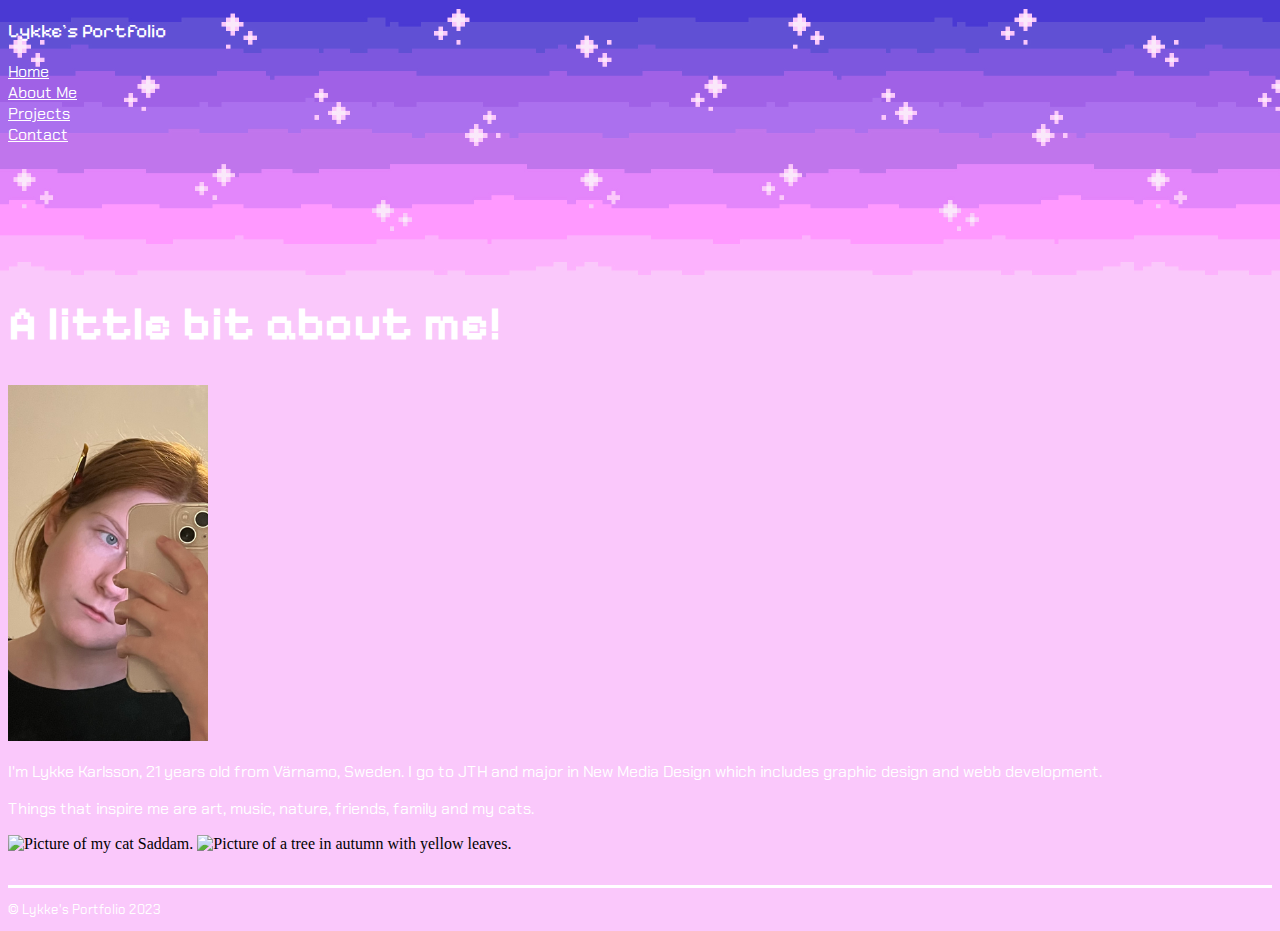
==== about-me.html @ 7db2c475 "Contact form" ====
<!DOCTYPE html>
<html lang="en">
  <head>
    <meta charset="UTF-8" />
    <meta name="viewport" content="width=device-width, initial-scale=1.0" />
    <title>Lykke's Portfolio</title>
    <link rel="stylesheet" href="css/main.css" />
    <link rel="preconnect" href="https://fonts.googleapis.com" />
    <link rel="preconnect" href="https://fonts.gstatic.com" crossorigin />
    <link
      href="https://fonts.googleapis.com/css2?family=Pixelify+Sans:wght@400;500;600;700&display=swap"
      rel="stylesheet"
    />
    <link rel="preconnect" href="https://fonts.googleapis.com" />
    <link rel="preconnect" href="https://fonts.gstatic.com" crossorigin />
    <link
      href="https://fonts.googleapis.com/css2?family=Chakra+Petch:ital,wght@0,300;0,400;0,500;0,600;0,700;1,300;1,400;1,500;1,600;1,700&display=swap"
      rel="stylesheet"
    />
  </head>
  <body>
    <header>
      <p id="logo">Lykke's Portfolio</p>
      <nav>
        <ul>
          <a href="index.html">
            <li>Home</li>
          </a>
          <a href="about-me.html">
            <li>About Me</li>
          </a>
          <a href="#">
            <li>Projects</li>
          </a>
          <a href="contacts.html">
            <li>Contact</li>
          </a>
        </ul>
      </nav>
    </header>
    <main>
      <!-- Class-tag was added courtesy of Eveline Ingesson. -->
      <h1>A little bit about me!</h1>
      <img class="pictures" src="img/me.jpg" alt="Picture of me." />
      <p>
        I'm Lykke Karlsson, 21 years old from Värnamo, Sweden. I go to JTH and
        major in New Media Design which includes graphic design and webb
        development.
      </p>
      <p>
        Things that inspire me are art, music, nature, friends, family and my
        cats.
      </p>
      <img class="pictures" src="img/cat.jpg" alt="Picture of my cat Saddam." />
      <img
        class="pictures"
        src="img/tree.jpg"
        alt="Picture of a tree in autumn with yellow leaves."
      />
    </main>
    <footer>
      <p>© Lykke's Portfolio 2023</p>
    </footer>
  </body>
</html>
---- css/main.css ----
/* Background */
/* the background-image tag is taken from Eveline Ingessons lecture, the rest is though trial and error. */
body {
  background-image: url(/img/starry-night.jpg);
  background-repeat: repeat-x;
  background-size: 567px 284px;
  background-color: #fac8fb;
}

/* Logo */
/* Logo code was added courtesy of Eveline Ingesson. */
#logo {
  color: white;
  font-size: larger;
  font-family: "Pixelify Sans", sans-serif;
  padding-left: 0px;
}

/* Linked List */
/* List-style and anchor code was added courtesy of Eveline Ingesson. */
ul {
  list-style: none;
  padding-left: 0%;
}
a {
  color: white;
  font-family: "Chakra Petch", sans-serif;
}

/* Main Header*/
h1 {
  font-family: "Pixelify Sans", sans-serif;
  font-size: xxx-large;
  color: white;
  margin-top: 150px;
}

/* Text */
p {
  color: white;
  font-family: "Chakra Petch", sans-serif;
}
.pictures {
  width: 200px;
}

/* Footer */
/* Footer code was added courtesy of Eveline Ingessons videos. */
footer {
  color: white;
  font-family: "Chakra Petch", sans-serif;
  font-size: small;
  margin-top: 2rem;
  border-top: 3px solid white;
}

/* Contact form */
#contactname {
  color: black;
  background-color: white;
  border-style: solid;
  border-color: hotpink;
  padding-bottom: 2%;
  padding-left: 1%;
  max-width: 500px;
}

#writing {
  color: black;
  background-color: white;
  border-style: solid;
  border-color: hotpink;
  padding-bottom: 9%;
  padding-left: 1%;
  max-width: 500px;
}

#submitbutton {
  color: white;
  background-color: hotpink;
  border-style: solid;
  border-color: hotpink;
  padding-left: 1%;
  max-width: 60px;
  min-width: 60px;
}
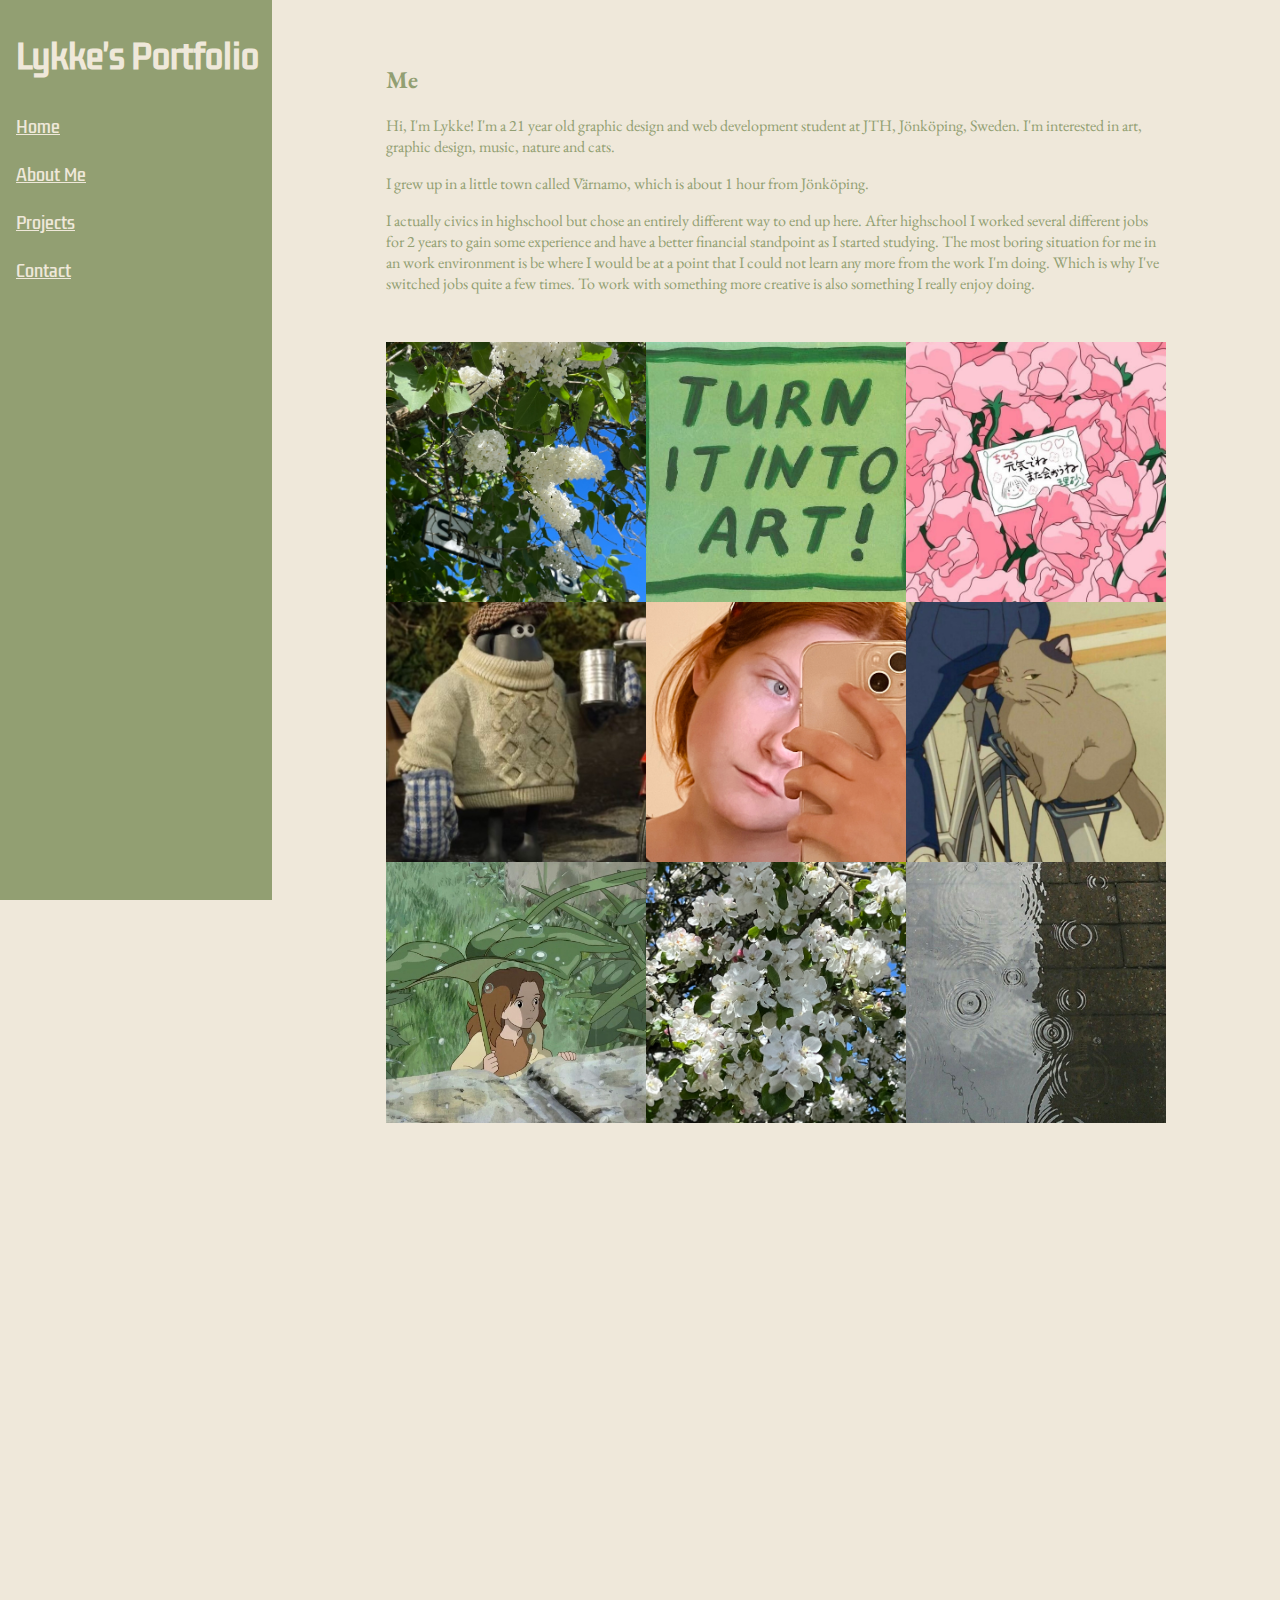
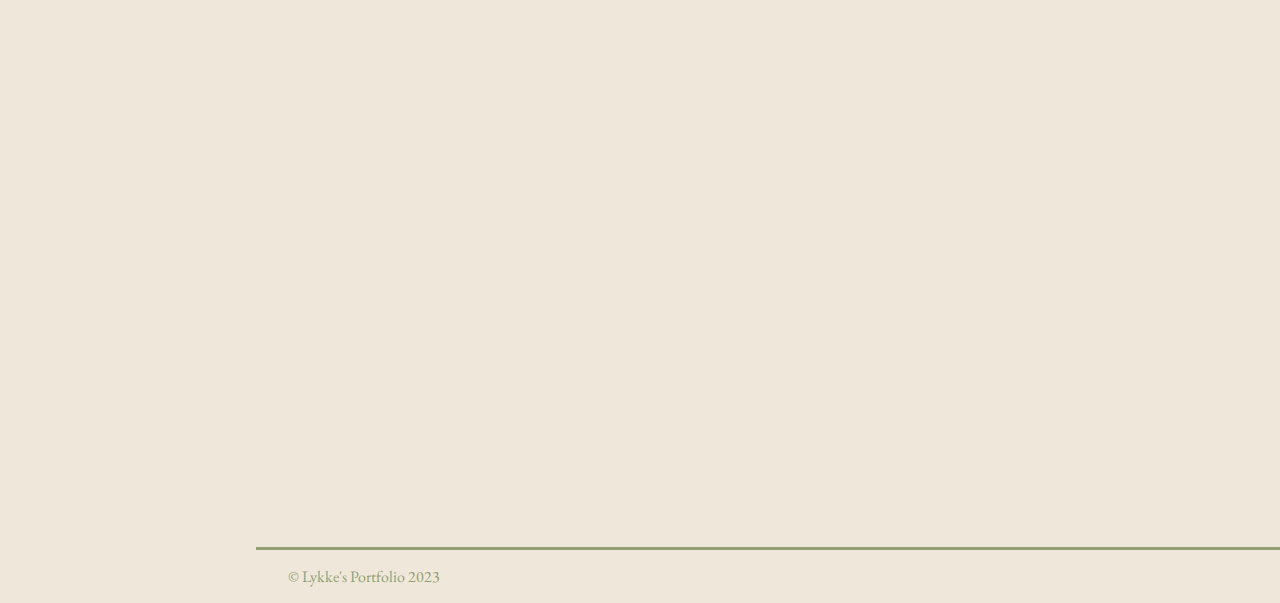
==== commit 72992964: "Changed the whole website" ====
--- a/about-me.html
+++ b/about-me.html
@@ -4,23 +4,25 @@
     <meta charset="UTF-8" />
     <meta name="viewport" content="width=device-width, initial-scale=1.0" />
     <title>Lykke's Portfolio</title>
+    <script src="main.js" defer></script>
     <link rel="stylesheet" href="css/main.css" />
     <link rel="preconnect" href="https://fonts.googleapis.com" />
     <link rel="preconnect" href="https://fonts.gstatic.com" crossorigin />
     <link
-      href="https://fonts.googleapis.com/css2?family=Pixelify+Sans:wght@400;500;600;700&display=swap"
+      href="https://fonts.googleapis.com/css2?family=Kdam+Thmor+Pro&display=swap"
       rel="stylesheet"
     />
     <link rel="preconnect" href="https://fonts.googleapis.com" />
     <link rel="preconnect" href="https://fonts.gstatic.com" crossorigin />
     <link
-      href="https://fonts.googleapis.com/css2?family=Chakra+Petch:ital,wght@0,300;0,400;0,500;0,600;0,700;1,300;1,400;1,500;1,600;1,700&display=swap"
+      href="https://fonts.googleapis.com/css2?family=EB+Garamond:ital,wght@0,400;0,500;0,600;0,700;0,800;1,400;1,500;1,600;1,700;1,800&display=swap"
       rel="stylesheet"
     />
   </head>
   <body>
     <header>
-      <p id="logo">Lykke's Portfolio</p>
+      <!-- The following 5 lines of code was added courtesy of Eveline Ingesson. -->
+      <h1>Lykke's Portfolio</h1>
       <nav>
         <ul>
           <a href="index.html">
@@ -29,7 +31,7 @@
           <a href="about-me.html">
             <li>About Me</li>
           </a>
-          <a href="#">
+          <a href="projects.html">
             <li>Projects</li>
           </a>
           <a href="contacts.html">
@@ -38,25 +40,73 @@
         </ul>
       </nav>
     </header>
+
     <main>
-      <!-- Class-tag was added courtesy of Eveline Ingesson. -->
-      <h1>A little bit about me!</h1>
-      <img class="pictures" src="img/me.jpg" alt="Picture of me." />
-      <p>
-        I'm Lykke Karlsson, 21 years old from Värnamo, Sweden. I go to JTH and
-        major in New Media Design which includes graphic design and webb
-        development.
-      </p>
-      <p>
-        Things that inspire me are art, music, nature, friends, family and my
-        cats.
-      </p>
-      <img class="pictures" src="img/cat.jpg" alt="Picture of my cat Saddam." />
-      <img
-        class="pictures"
-        src="img/tree.jpg"
-        alt="Picture of a tree in autumn with yellow leaves."
-      />
+      <section class="text">
+        <h2>Me</h2>
+        <p>
+          Hi, I'm Lykke! I'm a 21 year old graphic design and web development
+          student at JTH, Jönköping, Sweden. I'm interested in art, graphic
+          design, music, nature and cats.
+        </p>
+        <p>
+          I grew up in a little town called Värnamo, which is about 1 hour from
+          Jönköping.
+        </p>
+        <p>
+          I actually civics in highschool but chose an entirely different way to
+          end up here. After highschool I worked several different jobs for 2
+          years to gain some experience and have a better financial standpoint
+          as I started studying. The most boring situation for me in an work
+          environment is be where I would be at a point that I could not learn
+          any more from the work I'm doing. Which is why I've switched jobs
+          quite a few times. To work with something more creative is also
+          something I really enjoy doing.
+        </p>
+        <p></p>
+      </section>
+      <section class="pictures">
+        <img
+          src="img/me-pic-1.jpeg"
+          alt="A roadsign covered in white appleflowers."
+        />
+        <img
+          class="collage"
+          src="img/me-pic-2.jpeg"
+          alt="A green painted picture that says 'turn it into art'."
+        />
+        <img
+          class="collage"
+          src="img/me-pic-3.jpeg"
+          alt="Picture of animated pink flowers from the movie Spirited Away."
+        />
+        <img
+          class="collage"
+          src="img/me-pic-4.jpeg"
+          alt="Bundled up sheep with sweater, gloves and hat, holding a mug from the tv show Shaun the Sheep.."
+        />
+        <img class="collage" src="img/me-pic-5.jpeg" alt="A picture of Me." />
+        <img
+          class="collage"
+          src="img/me-pic-6.jpeg"
+          alt="Cartoon cat sitting on the back of a bike from the movie Whisper of the Heart."
+        />
+        <img
+          class="collage"
+          src="img/me-pic-7.jpeg"
+          alt="Picture of a girl holding a leaf as an umbrella in the rain."
+        />
+        <img
+          class="collage"
+          src="img/me-pic-8.jpeg"
+          alt="Picture of white appleflowers."
+        />
+        <img
+          class="collage"
+          src="img/me-pic-9.jpeg"
+          alt="Picture of sidewalk in the rain."
+        />
+      </section>
     </main>
     <footer>
       <p>© Lykke's Portfolio 2023</p>
--- a/css/main.css
+++ b/css/main.css
@@ -1,86 +1,178 @@
-/* Background */
-/* the background-image tag is taken from Eveline Ingessons lecture, the rest is though trial and error. */
+/* BACKGROUND */
 body {
-  background-image: url(/img/starry-night.jpg);
-  background-repeat: repeat-x;
-  background-size: 567px 284px;
-  background-color: #fac8fb;
+  background-color: #efe8da;
+  margin: 0;
+  min-height: 100vh;
 }
 
-/* Logo */
-/* Logo code was added courtesy of Eveline Ingesson. */
-#logo {
-  color: white;
-  font-size: larger;
-  font-family: "Pixelify Sans", sans-serif;
-  padding-left: 0px;
+.mainpage {
+  background-image: url(/img/homepage-pic.jpeg);
+  background-size: cover;
 }
 
-/* Linked List */
-/* List-style and anchor code was added courtesy of Eveline Ingesson. */
+/* HEADER & LINKED MENU*/
+header {
+  background-color: #929f72;
+  width: 20%;
+  margin: 0;
+  padding-left: 1rem;
+  height: 100%;
+  position: fixed;
+}
+
+h1 {
+  margin-top: 0%;
+  padding-top: 2rem;
+  font-family: "Kdam Thmor Pro", sans-serif;
+  color: #efe8da;
+}
+
 ul {
+  font-family: "Kdam Thmor Pro", sans-serif;
+  color: #efe8da;
   list-style: none;
+  line-height: 3rem;
   padding-left: 0%;
 }
+
 a {
-  color: white;
-  font-family: "Chakra Petch", sans-serif;
+  color: #efe8da;
 }
 
-/* Main Header*/
-h1 {
-  font-family: "Pixelify Sans", sans-serif;
-  font-size: xxx-large;
-  color: white;
-  margin-top: 150px;
+main {
+  margin-left: 20%;
+  padding-left: 2rem;
+  padding-right: 1rem;
 }
 
-/* Text */
-p {
-  color: white;
-  font-family: "Chakra Petch", sans-serif;
-}
-.pictures {
-  width: 200px;
+/* IMAGES */
+
+img {
+  max-width: 100%;
+  max-height: 100%;
 }
 
-/* Footer */
-/* Footer code was added courtesy of Eveline Ingessons videos. */
-footer {
-  color: white;
-  font-family: "Chakra Petch", sans-serif;
-  font-size: small;
-  margin-top: 2rem;
-  border-top: 3px solid white;
+#mail-me-pic {
+  float: left;
+  padding-right: 2rem;
+  padding-left: 15%;
+  padding-top: 15%;
 }
 
-/* Contact form */
-#contactname {
-  color: black;
-  background-color: white;
-  border-style: solid;
-  border-color: hotpink;
-  padding-bottom: 2%;
-  padding-left: 1%;
-  max-width: 500px;
+/* TEXT */
+
+p,
+h3 {
+  font-family: "EB Garamond", serif;
+  color: #929f72;
 }
 
-#writing {
-  color: black;
-  background-color: white;
-  border-style: solid;
-  border-color: hotpink;
-  padding-bottom: 9%;
-  padding-left: 1%;
-  max-width: 500px;
+h2 {
+  margin-top: 0%;
+  padding-top: 4rem;
+  font-family: "EB Garamond", serif;
+  color: #929f72;
 }
 
-#submitbutton {
-  color: white;
-  background-color: hotpink;
-  border-style: solid;
-  border-color: hotpink;
-  padding-left: 1%;
-  max-width: 60px;
-  min-width: 60px;
+footer {
+  margin-left: 20%;
+  margin-top: 80%;
+  padding-left: 2rem;
+  border-top: solid #929f72;
 }
+
+.mainpage-text {
+  margin-top: 0%;
+  padding-top: 4rem;
+  padding-left: 10%;
+  font-family: "Kdam Thmor Pro", sans-serif;
+  color: #efe8da;
+  font-size: xx-large;
+}
+
+/* SPECIFIC SECTIONS & GRID */
+
+#coffee-table-book {
+  display: grid;
+  grid-template-columns: 1fr;
+  padding-right: 10%;
+}
+
+.text {
+  padding-top: 0;
+  padding-right: 10%;
+  padding-left: 10%;
+  margin-right: 0%;
+}
+
+.mainpage {
+  font-family: "Kdam Thmor Pro", sans-serif;
+  align-items: center;
+}
+
+#mail-me-text {
+  padding-left: 15%;
+  padding-top: 17%;
+  padding-right: 15%;
+}
+
+/* MEDIA QUERIES */
+
+@media screen and (max-width: 700px) {
+  header {
+    width: 100%;
+    height: auto;
+    position: relative;
+  }
+  ul {
+    display: flex;
+  }
+  li {
+    margin-left: 1rem;
+    margin-right: 1rem;
+  }
+  main {
+    margin-left: 0%;
+  }
+  footer {
+    margin-left: 0%;
+  }
+  #mail-me-pic {
+    float: none;
+    padding-left: 5%;
+    padding-right: 5%;
+    margin-left: 0%;
+  }
+  #mail-me-text {
+    padding-top: 0%;
+    padding-left: 5;
+    padding-left: 5%;
+  }
+}
+
+@media screen and (min-width: 500px) {
+  .pictures {
+    display: grid;
+    grid-template-areas:
+      "img img"
+      "img img"
+      "img img"
+      "img img";
+    padding-top: 2rem;
+    padding-right: 10%;
+    padding-left: 10%;
+  }
+}
+
+@media screen and (min-width: 700px) {
+  .pictures {
+    display: grid;
+    grid-template-areas:
+      "img img img"
+      "img img img"
+      "img img img";
+    padding-top: 2rem;
+    padding-right: 10%;
+    padding-left: 10%;
+  }
+}
